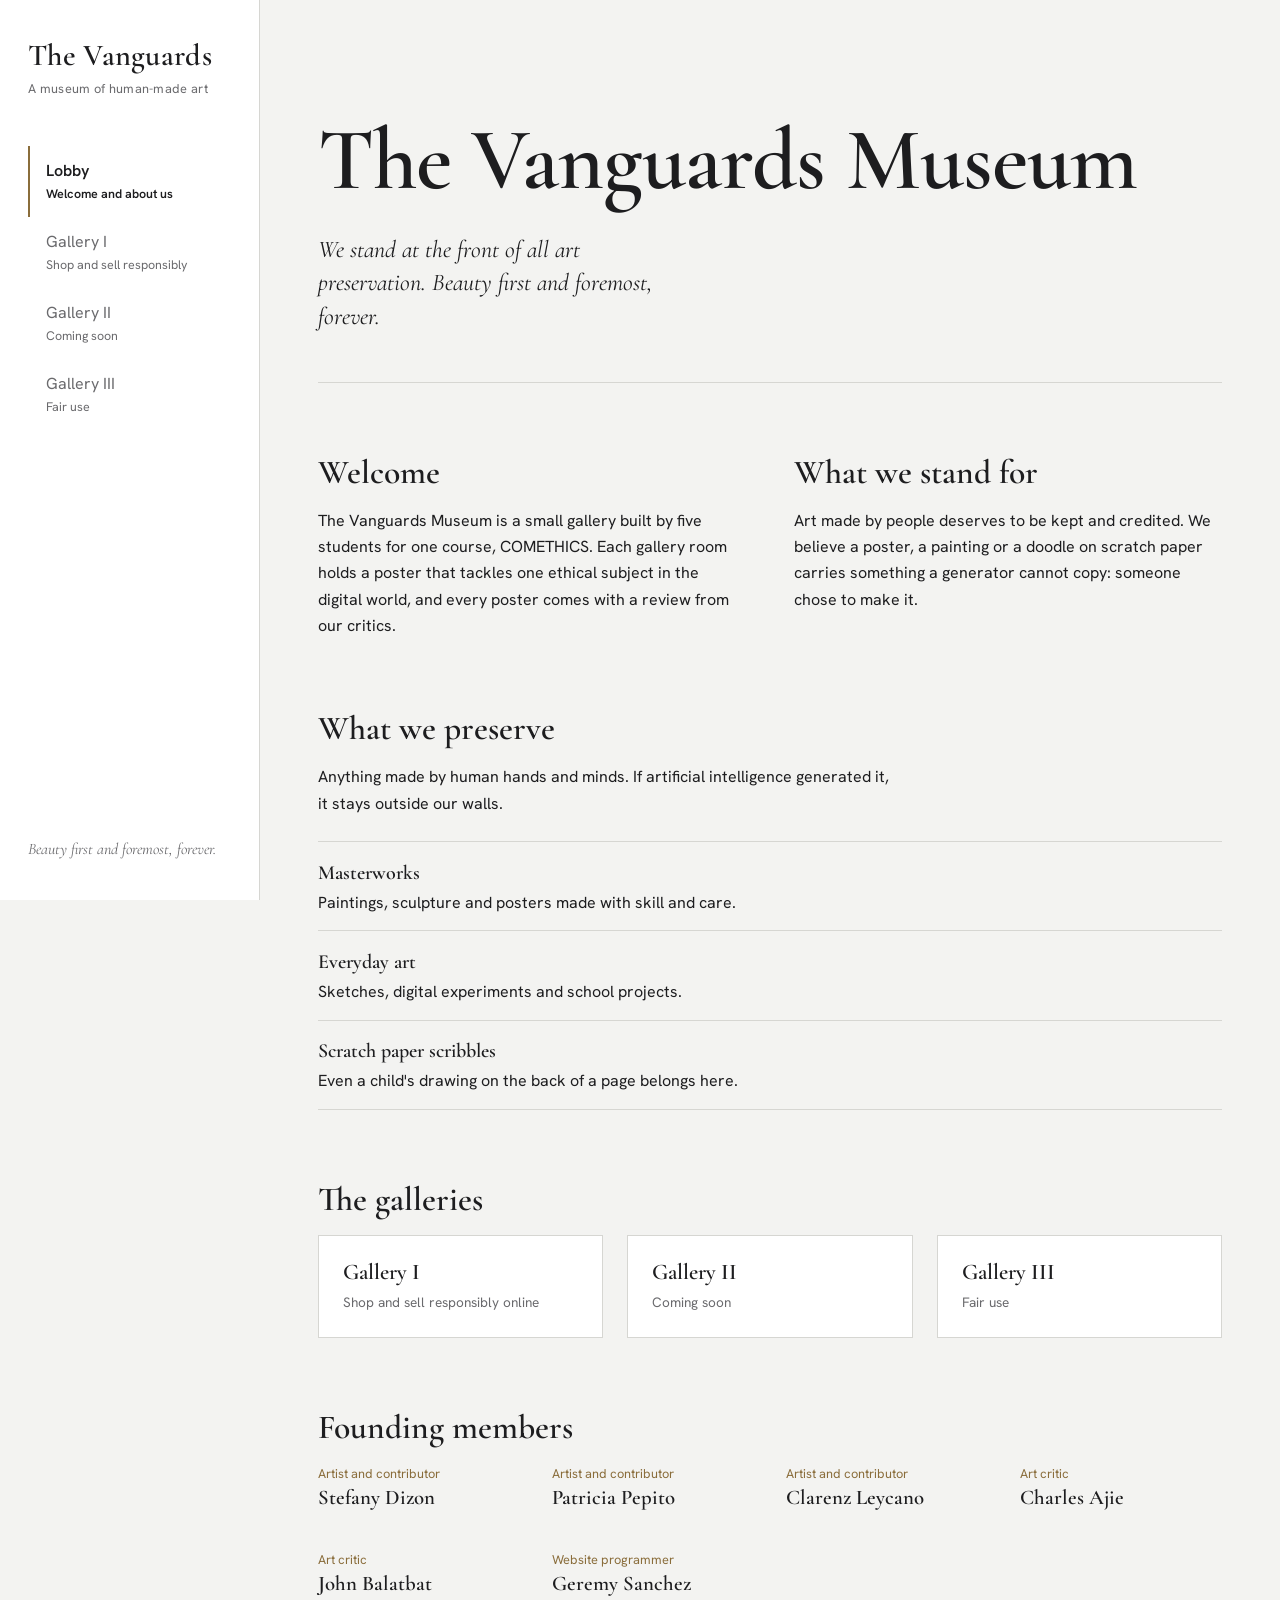
==== index.html @ 9e4303ab "Uploaded local files poster1 was made by Patricia Pepito poster2 was made by Stefany Dizon (not upl" ====
<!DOCTYPE html>
<html lang="en">
<head>
<meta charset="utf-8">
<meta name="viewport" content="width=device-width, initial-scale=1">
<title>Lobby | The Vanguards Museum</title>
<link rel="preconnect" href="https://fonts.googleapis.com">
<link rel="preconnect" href="https://fonts.gstatic.com" crossorigin>
<link href="https://fonts.googleapis.com/css2?family=Cormorant+Garamond:ital,wght@0,500;0,600;1,500&family=Hanken+Grotesk:wght@400;600&display=swap" rel="stylesheet">
<link rel="stylesheet" href="css/Styles.css">
</head>
<body class="lobby">
<aside class="sidebar">
  <a class="brand" href="index.html">The Vanguards<small>A museum of human-made art</small></a>
  <nav aria-label="Museum">
    <a href="index.html" aria-current="page">Lobby<span>Welcome and about us</span></a>
    <a href="artPoster1.html">Gallery I<span>Shop and sell responsibly</span></a>
    <a href="artPoster2.html">Gallery II<span>Coming soon</span></a>
    <a href="artPoster3.html">Gallery III<span>Fair use</span></a>
  </nav>
  <p class="side-note">Beauty first and foremost, forever.</p>
</aside>
<main>
<header class="hero">
  <h1>The Vanguards Museum</h1>
  <p class="lede">We stand at the front of all art preservation. Beauty first and foremost, forever.</p>
</header>

<section class="two-col" aria-labelledby="about">
  <div>
    <h2 id="about">Welcome</h2>
    <p>The Vanguards Museum is a small gallery built by five students for one course, COMETHICS. Each gallery room holds a poster that tackles one ethical subject in the digital world, and every poster comes with a review from our critics.</p>
  </div>
  <div>
    <h2>What we stand for</h2>
    <p>Art made by people deserves to be kept and credited. We believe a poster, a painting or a doodle on scratch paper carries something a generator cannot copy: someone chose to make it.</p>
  </div>
</section>

<section aria-labelledby="preserve">
  <h2 id="preserve">What we preserve</h2>
  <p>Anything made by human hands and minds. If artificial intelligence generated it, it stays outside our walls.</p>
  <ul class="preserve-list" style="margin-top:1.5rem">
    <li><strong>Masterworks</strong>Paintings, sculpture and posters made with skill and care.</li>
    <li><strong>Everyday art</strong>Sketches, digital experiments and school projects.</li>
    <li><strong>Scratch paper scribbles</strong>Even a child's drawing on the back of a page belongs here.</li>
  </ul>
</section>

<section aria-labelledby="rooms">
  <h2 id="rooms">The galleries</h2>
  <div class="room-links">
    <a href="artPoster1.html"><h3>Gallery I</h3><span>Shop and sell responsibly online</span></a>
    <a href="artPoster2.html"><h3>Gallery II</h3><span>Coming soon</span></a>
    <a href="artPoster3.html"><h3>Gallery III</h3><span>Fair use</span></a>
  </div>
</section>

<section aria-labelledby="founders">
  <h2 id="founders">Founding members</h2>
  <div class="members">
    <div class="member"><p class="role">Artist and contributor</p><h3>Stefany Dizon</h3></div>
    <div class="member"><p class="role">Artist and contributor</p><h3>Patricia Pepito</h3></div>
    <div class="member"><p class="role">Artist and contributor</p><h3>Clarenz Leycano</h3></div>
    <div class="member"><p class="role">Art critic</p><h3>Charles Ajie</h3></div>
    <div class="member"><p class="role">Art critic</p><h3>John Balatbat</h3></div>
    <div class="member"><p class="role">Website programmer</p><h3>Geremy Sanchez</h3></div>
  </div>
</section>
</main>
</body>
</html>
---- css/Styles.css ----
/* The Vanguards Museum - shared styles */
:root{
  --wall:#f3f3f1; --floor:#e8e8e5; --ink:#1d1d1f; --muted:#6a6a6d; --line:#d6d6d2;
  --accent:#8a6d3b; --side-w:260px;
  --serif:"Cormorant Garamond",Georgia,serif; --sans:"Hanken Grotesk",system-ui,sans-serif;
}
*{box-sizing:border-box;margin:0}
html{scroll-behavior:smooth}
body{font:400 1rem/1.65 var(--sans);color:var(--ink);background:var(--wall);padding-left:var(--side-w)}
a{color:inherit}
:focus-visible{outline:2px solid var(--accent);outline-offset:3px}

/* Sidebar */
.sidebar{position:fixed;inset:0 auto 0 0;width:var(--side-w);padding:2.5rem 1.75rem;display:flex;flex-direction:column;background:#fff;border-right:1px solid var(--line);z-index:5}
.brand{font:600 1.9rem/1.05 var(--serif);text-decoration:none;letter-spacing:.01em}
.brand small{display:block;margin-top:.5rem;font:400 .8rem/1.4 var(--sans);color:var(--muted)}
.sidebar nav{margin-top:3rem;display:flex;flex-direction:column}
.sidebar nav a{padding:.75rem 0 .75rem 1rem;border-left:2px solid transparent;text-decoration:none;color:var(--muted);transition:color .2s,border-color .2s}
.sidebar nav a span{display:block;font-size:.78rem}
.sidebar nav a:hover,.sidebar nav a[aria-current]{color:var(--ink);border-color:var(--accent)}
.sidebar nav a[aria-current]{font-weight:600}
.side-note{margin-top:auto;font:italic 1rem/1.4 var(--serif);color:var(--muted)}

/* Layout */
main{max-width:1000px;margin:0 auto;padding:4rem 3rem 5rem}
h1,h2,h3{font-family:var(--serif);font-weight:600;line-height:1.1}
h1{font-size:clamp(3rem,7vw,5.5rem);letter-spacing:-.01em}
h2{font-size:2.1rem;margin-bottom:1rem}
h3{font-size:1.4rem}
p{max-width:64ch}
section{margin-top:4.5rem}
.lede{font:italic 1.5rem/1.4 var(--serif);margin-top:1.5rem;max-width:34ch}

/* Lobby */
.hero{padding:3rem 0;border-bottom:1px solid var(--line)}
.two-col{display:grid;grid-template-columns:1fr 1fr;gap:3rem}
.preserve-list{list-style:none;padding:0;border-top:1px solid var(--line)}
.preserve-list li{padding:.9rem 0;border-bottom:1px solid var(--line)}
.preserve-list strong{font-family:var(--serif);font-size:1.25rem;font-weight:600;display:block}
.members{display:grid;grid-template-columns:repeat(auto-fit,minmax(200px,1fr));gap:2.5rem 2rem}
.member h3{font-size:1.3rem}
.member .role{font-size:.8rem;color:var(--accent);margin-bottom:.15rem}
.room-links{display:grid;grid-template-columns:repeat(3,1fr);gap:1.5rem}
.room-links a{display:block;padding:1.5rem;background:#fff;border:1px solid var(--line);text-decoration:none;transition:border-color .2s}
.room-links a:hover{border-color:var(--accent)}
.room-links span{display:block;color:var(--muted);font-size:.85rem;margin-top:.4rem}

/* Poster rooms */
.room-head p{color:var(--muted);margin-top:.75rem}
.hall{margin-top:3rem;padding:4rem 2rem 3rem;background:linear-gradient(#fafaf9 78%,var(--floor) 78%);text-align:center}
.frame{display:inline-block;max-width:min(100%,560px);padding:14px;background:#fff;border:1px solid #cfcfca;box-shadow:0 30px 40px -25px rgba(0,0,0,.45)}
.frame img{display:block;width:100%;height:auto}
.frame.empty{width:min(100%,460px);aspect-ratio:3/4;display:grid;place-items:center;color:var(--muted);font:italic 1.3rem var(--serif);border-style:dashed}
.plaque{max-width:440px;margin:2.5rem auto 0;text-align:left;padding:1.1rem 1.4rem;background:#fff;border:1px solid var(--line);font-size:.9rem}
.plaque h2{font-size:1.5rem;margin:0 0 .4rem}
.plaque dl{display:grid;grid-template-columns:auto 1fr;gap:.2rem 1rem;margin-top:.5rem}
.plaque dt{color:var(--muted)}
.plaque dd{margin:0}
.critics{display:grid;grid-template-columns:1fr 1fr;gap:2rem;margin-top:2rem}
.critique{background:#fff;border:1px solid var(--line);padding:1.75rem}
.critic{display:flex;gap:1rem;align-items:center;margin-bottom:1.25rem}
.avatar{flex:none;width:64px;height:64px;border-radius:50%;background:var(--floor);border:1px solid var(--line);display:grid;place-items:center;font:600 1.4rem var(--serif);overflow:hidden}
.avatar img{width:100%;height:100%;object-fit:cover}
.critic h3{font-size:1.25rem}
.critic p{font-size:.82rem;color:var(--muted);line-height:1.35}
.critique blockquote{font:italic 1.15rem/1.55 var(--serif)}
.pager{display:flex;justify-content:space-between;margin-top:4rem;padding-top:1.5rem;border-top:1px solid var(--line)}
.pager a{text-decoration:none;font-family:var(--serif);font-size:1.3rem}
.pager a:hover{color:var(--accent)}

/* Room themes */
.room-1{--accent:#d10a0a}
.room-1 .frame{border:3px solid #d10a0a;box-shadow:8px 8px 0 #000}
.room-1 .plaque{border:2px solid #000;box-shadow:4px 4px 0 #ff9d5c}
.room-1 .hall{background:linear-gradient(#fff 78%,#ffe3cc 78%)}
.room-3{--accent:#c9a45a;--wall:#15100a;--ink:#f1e6d0;--muted:#a99b82;--line:#3a2f20;--floor:#0c0906}
.room-3 .sidebar,.room-3 .plaque,.room-3 .critique{background:#1d160d}
.room-3 .hall{background:radial-gradient(ellipse at 50% 0,#4a3719 0,#15100a 70%)}
.room-3 .frame{background:#0c0906;border-color:var(--accent);box-shadow:0 0 70px -10px rgba(201,164,90,.5)}
.room-3 .avatar{background:#2a2014}
.room-3 h1{color:var(--accent)}

/* Small screens: sidebar becomes a top strip */
@media (max-width:860px){
  body{padding-left:0}
  .sidebar{position:static;width:auto;padding:1.25rem 1.25rem .5rem;border-right:0;border-bottom:1px solid var(--line)}
  .sidebar nav{margin-top:1rem;flex-direction:row;flex-wrap:wrap;gap:.25rem 1rem}
  .sidebar nav a{padding:.4rem 0;border-left:0;border-bottom:2px solid transparent}
  .sidebar nav a span,.side-note{display:none}
  main{padding:2.5rem 1.25rem 4rem}
  .two-col,.critics,.room-links{grid-template-columns:1fr}
}
@media (prefers-reduced-motion:reduce){*{transition:none!important;scroll-behavior:auto!important}}
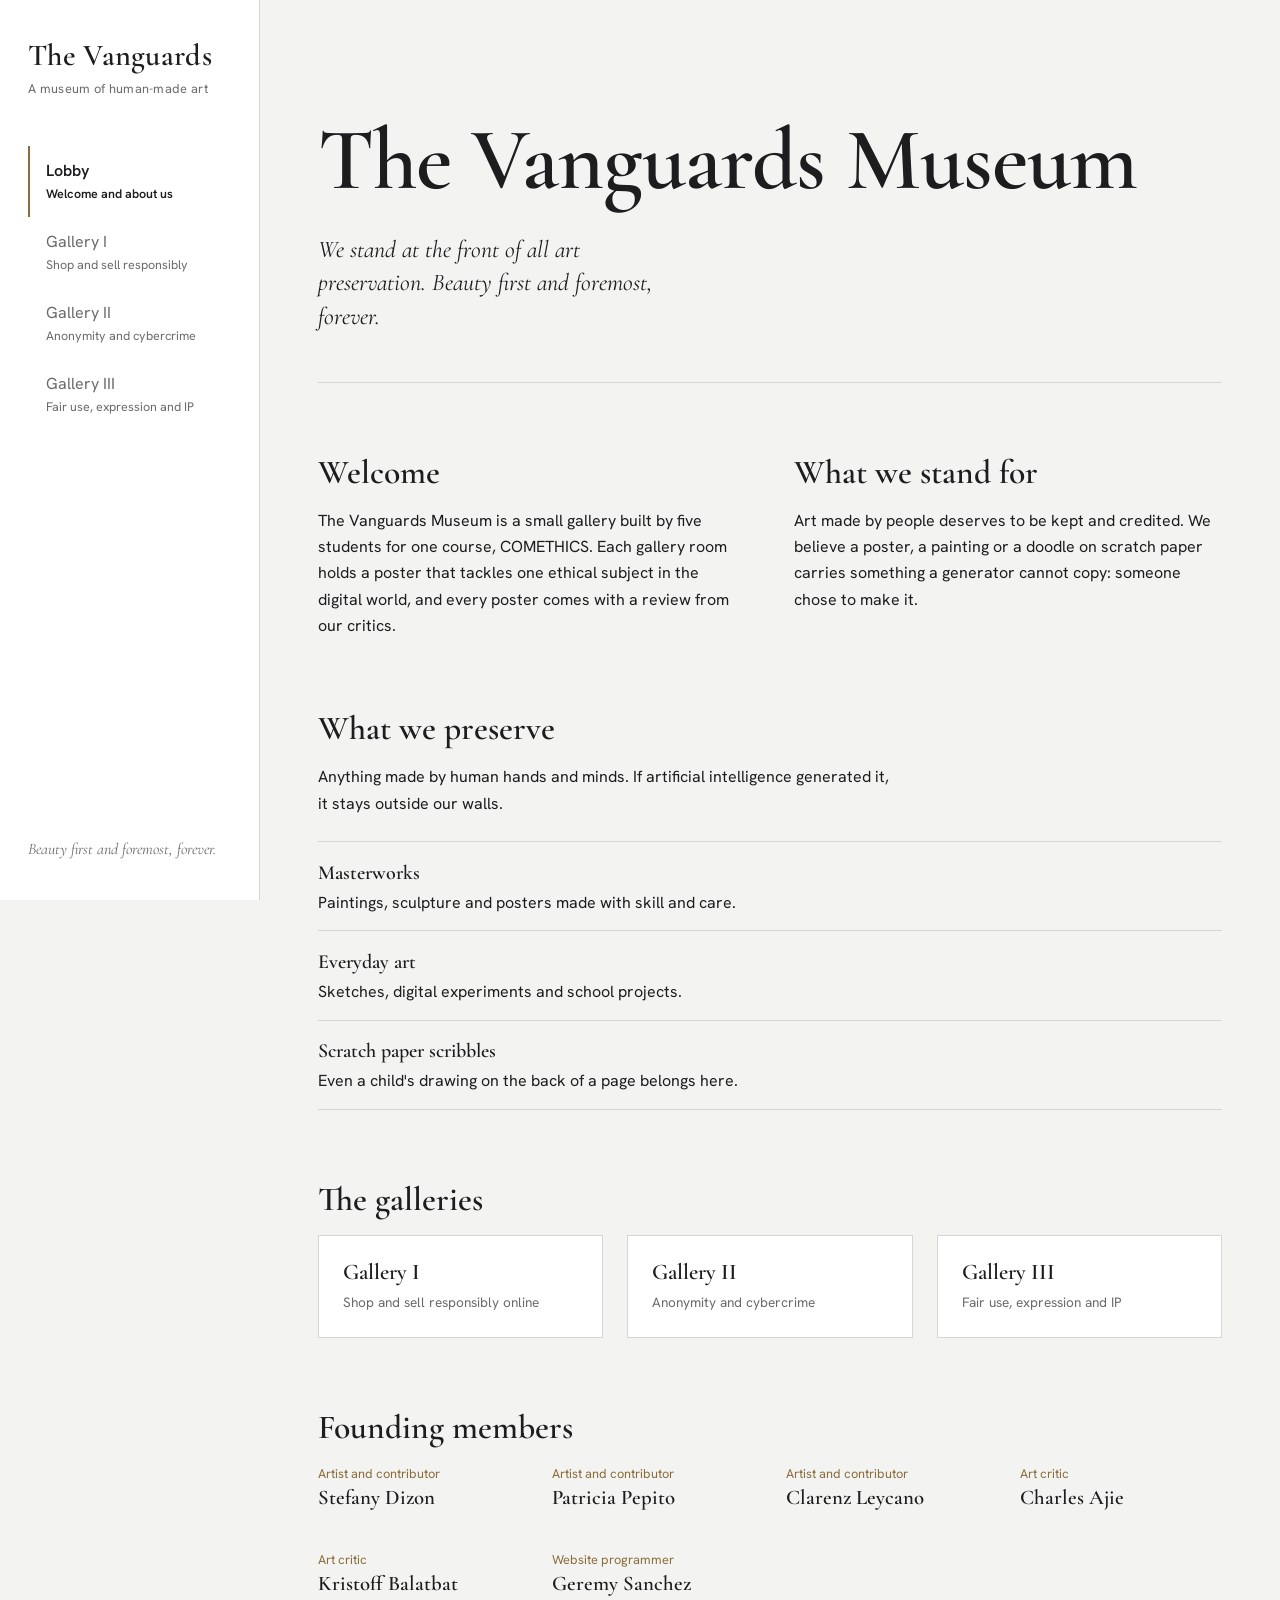
==== commit a5b5b779: "Updated files with locals" ====
--- a/index.html
+++ b/index.html
@@ -7,6 +7,7 @@
 <link rel="preconnect" href="https://fonts.googleapis.com">
 <link rel="preconnect" href="https://fonts.gstatic.com" crossorigin>
 <link href="https://fonts.googleapis.com/css2?family=Cormorant+Garamond:ital,wght@0,500;0,600;1,500&family=Hanken+Grotesk:wght@400;600&display=swap" rel="stylesheet">
+<link rel="icon" href="data:image/svg+xml,<svg xmlns=%22http://www.w3.org/2000/svg%22 viewBox=%220 0 100 100%22><text y=%22.9em%22 font-size=%2290%22>🗿</text></svg>">
 <link rel="stylesheet" href="css/Styles.css">
 </head>
 <body class="lobby">
@@ -15,8 +16,8 @@
   <nav aria-label="Museum">
     <a href="index.html" aria-current="page">Lobby<span>Welcome and about us</span></a>
     <a href="artPoster1.html">Gallery I<span>Shop and sell responsibly</span></a>
-    <a href="artPoster2.html">Gallery II<span>Coming soon</span></a>
-    <a href="artPoster3.html">Gallery III<span>Fair use</span></a>
+    <a href="artPoster2.html">Gallery II<span>Anonymity and cybercrime</span></a>
+    <a href="artPoster3.html">Gallery III<span>Fair use, expression and IP</span></a>
   </nav>
   <p class="side-note">Beauty first and foremost, forever.</p>
 </aside>
@@ -51,8 +52,8 @@
   <h2 id="rooms">The galleries</h2>
   <div class="room-links">
     <a href="artPoster1.html"><h3>Gallery I</h3><span>Shop and sell responsibly online</span></a>
-    <a href="artPoster2.html"><h3>Gallery II</h3><span>Coming soon</span></a>
-    <a href="artPoster3.html"><h3>Gallery III</h3><span>Fair use</span></a>
+    <a href="artPoster2.html"><h3>Gallery II</h3><span>Anonymity and cybercrime</span></a>
+    <a href="artPoster3.html"><h3>Gallery III</h3><span>Fair use, expression and IP</span></a>
   </div>
 </section>
 
@@ -63,7 +64,7 @@
     <div class="member"><p class="role">Artist and contributor</p><h3>Patricia Pepito</h3></div>
     <div class="member"><p class="role">Artist and contributor</p><h3>Clarenz Leycano</h3></div>
     <div class="member"><p class="role">Art critic</p><h3>Charles Ajie</h3></div>
-    <div class="member"><p class="role">Art critic</p><h3>John Balatbat</h3></div>
+    <div class="member"><p class="role">Art critic</p><h3>Kristoff Balatbat</h3></div>
     <div class="member"><p class="role">Website programmer</p><h3>Geremy Sanchez</h3></div>
   </div>
 </section>
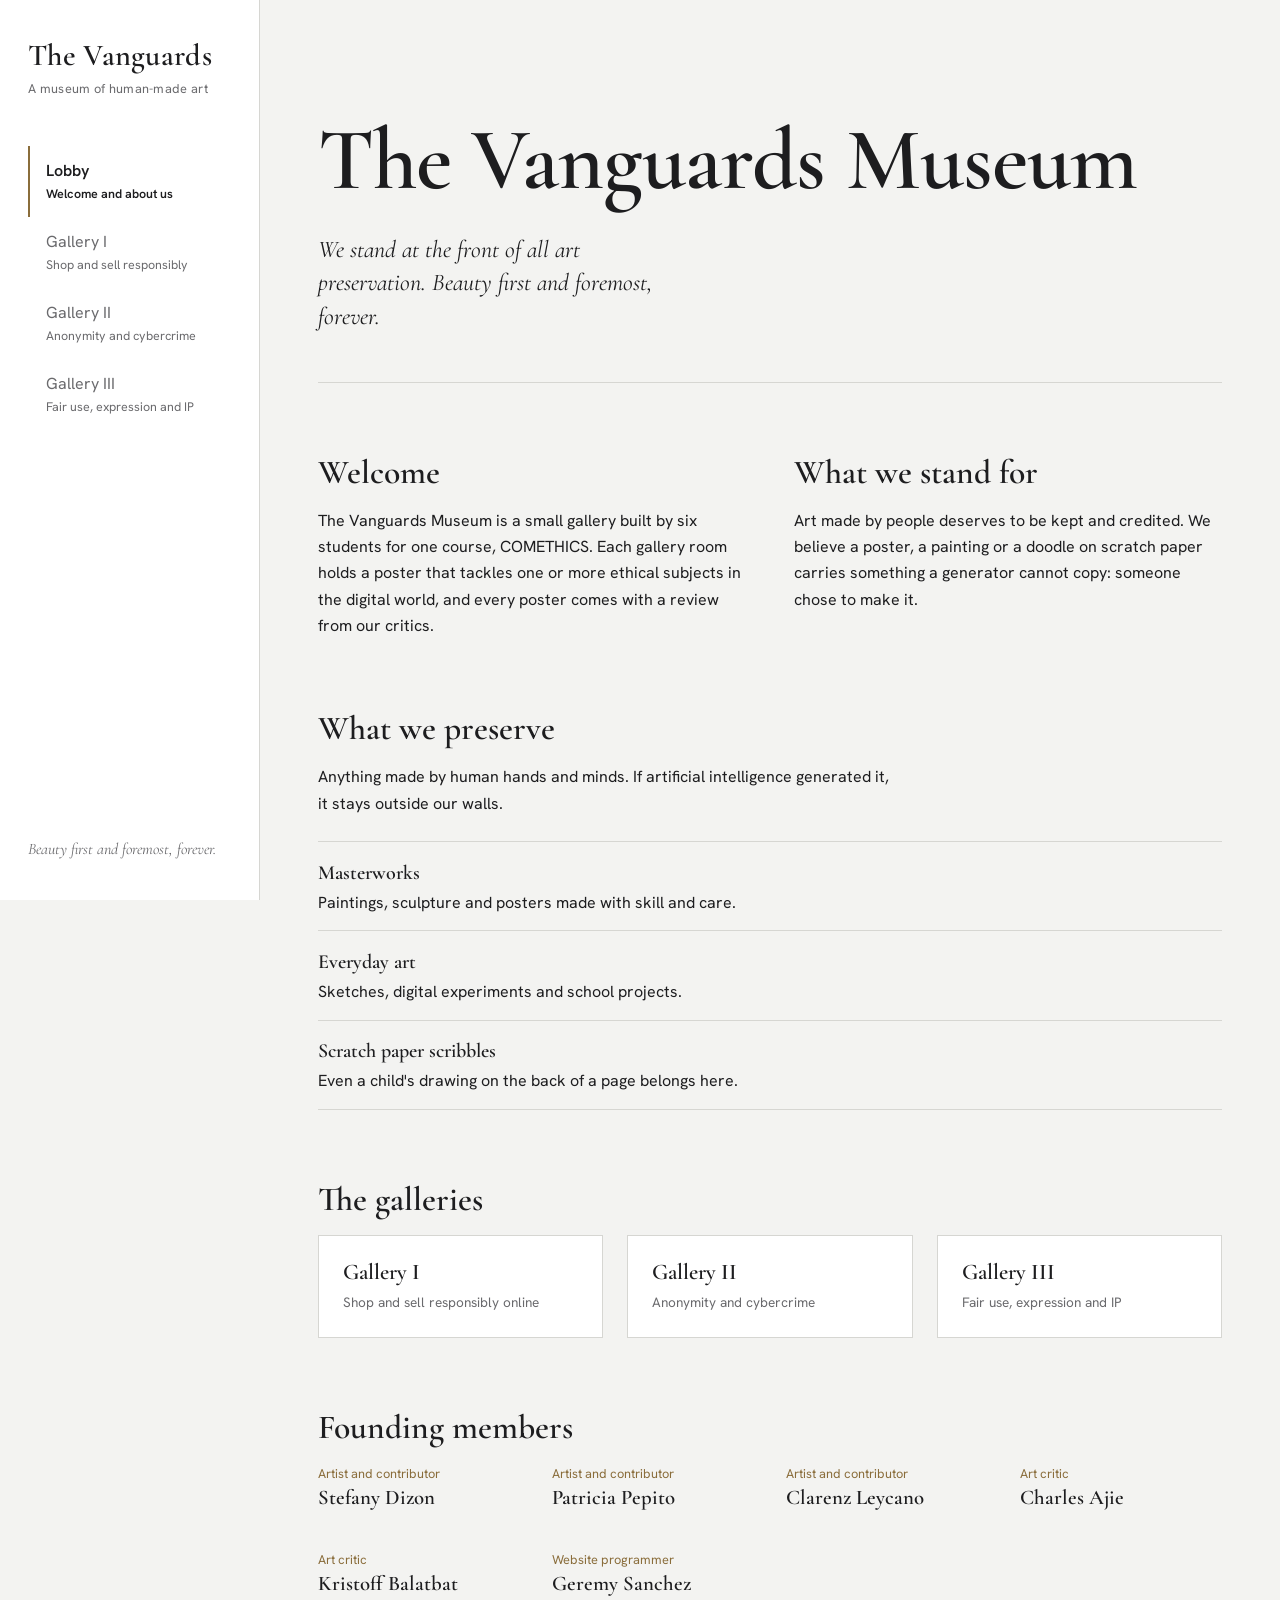
==== commit 80b947d5: "Uploaded local files (again)" ====
--- a/index.html
+++ b/index.html
@@ -30,7 +30,7 @@
 <section class="two-col" aria-labelledby="about">
   <div>
     <h2 id="about">Welcome</h2>
-    <p>The Vanguards Museum is a small gallery built by five students for one course, COMETHICS. Each gallery room holds a poster that tackles one ethical subject in the digital world, and every poster comes with a review from our critics.</p>
+    <p>The Vanguards Museum is a small gallery built by six students for one course, COMETHICS. Each gallery room holds a poster that tackles one or more ethical subjects in the digital world, and every poster comes with a review from our critics.</p>
   </div>
   <div>
     <h2>What we stand for</h2>
--- a/css/Styles.css
+++ b/css/Styles.css
@@ -1,3 +1,4 @@
+@import url("https://fonts.googleapis.com/css2?family=Silkscreen:wght@400;700&family=Bodoni+Moda:ital,wght@0,500;0,600;1,500&display=swap");
 /* The Vanguards Museum - shared styles */
 :root{
   --wall:#f3f3f1; --floor:#e8e8e5; --ink:#1d1d1f; --muted:#6a6a6d; --line:#d6d6d2;
@@ -91,3 +92,75 @@
   .two-col,.critics,.room-links{grid-template-columns:1fr}
 }
 @media (prefers-reduced-motion:reduce){*{transition:none!important;scroll-behavior:auto!important}}
+
+/* Showcase: poster on the left, written explanation on the right */
+main:has(.showcase){max-width:1240px}
+.showcase{display:grid;grid-template-columns:minmax(0,5fr) minmax(0,6fr);gap:2.5rem;align-items:start;margin-top:3rem}
+.showcase .hall{margin-top:0;padding:2.5rem 1.25rem 2rem;position:sticky;top:1.5rem}
+.essay{display:grid;gap:1rem}
+.essay-head p{color:var(--muted);font-size:.9rem}
+.essay-head h2{margin-bottom:.25rem}
+.essay-card{background:#fff;border:1px solid var(--line);border-left:3px solid var(--accent);padding:1.25rem 1.5rem}
+.essay-card h3{margin-bottom:.2rem}
+.essay-card .prompt{font:italic 1rem/1.4 var(--serif);color:var(--muted);margin-bottom:.6rem}
+.essay-card p:last-child{font-size:.95rem}
+.essay-card.position{border:1px solid var(--accent);border-left-width:3px;background:#fbfaf7}
+.room-2{--accent:#8f1019}
+.room-2 .frame{border-color:var(--accent);border-width:2px}
+.room-1 .essay-card{border-color:#000;border-left:5px solid #d10a0a;background:#fff4ea}
+.room-3 .essay-card,.room-3 .essay-card.position{background:#1d160d}
+@media (max-width:1100px){.showcase{grid-template-columns:1fr}.showcase .hall{position:static}}
+
+/* Single written-explanation card */
+.essay-card.single{border-left-width:3px;padding:1.75rem 2rem}
+.essay-card.single h2{font-size:2rem;margin-bottom:.2rem}
+.essay-card.single p{margin-bottom:1rem;max-width:none;font-size:.97rem}
+.essay-card.single p:last-child{margin-bottom:0}
+.essay-card.single .prompt{font-size:1rem;margin-bottom:1.25rem}
+
+/* Gallery I: pixel and paper-craft styling to echo the poster */
+.room-1 h1{font-family:"Silkscreen",monospace;font-weight:700;font-size:clamp(2rem,5vw,3.4rem);color:#d10a0a;text-shadow:3px 3px 0 #000;letter-spacing:.02em}
+.room-1 .sidebar{border-right:4px solid #d10a0a}
+.room-1 .hall{border:3px dashed #000;background:radial-gradient(rgba(255,157,92,.45) 1.5px,transparent 1.6px) 0 0/18px 18px,linear-gradient(#fff 78%,#ffe3cc 78%)}
+.room-1 .frame{position:relative;transform:rotate(-1deg)}
+.room-1 .frame::before{content:"";position:absolute;top:-16px;left:50%;width:110px;height:30px;margin-left:-55px;background:rgba(255,157,92,.85);transform:rotate(-3deg);box-shadow:0 1px 3px rgba(0,0,0,.25)}
+.room-1 .plaque{transform:rotate(.8deg)}
+.room-1 .essay-card.single{border:2px solid #000;border-left:6px solid #d10a0a;box-shadow:5px 5px 0 #ff9d5c}
+
+/* Gallery II: crimson, binary code and a gallery spotlight */
+.room-2 h1{font-family:"Bodoni Moda",var(--serif);font-weight:500;color:var(--accent);letter-spacing:.03em}
+.room-2 .room-head::after{content:"";display:block;width:90px;height:2px;margin-top:1.25rem;background:var(--accent)}
+.room-2 .sidebar{border-right:1px solid var(--accent)}
+.room-2 .hall{background:url("data:image/svg+xml,%3Csvg xmlns='http://www.w3.org/2000/svg' width='150' height='90'%3E%3Cg font-family='monospace' font-size='12' fill='%238f1019' fill-opacity='.11'%3E%3Ctext x='0' y='14'%3E0 1 1 0 1 0 0 1 1 0%3C/text%3E%3Ctext x='0' y='44'%3E1 0 0 1 0 1 1 0 0 1%3C/text%3E%3Ctext x='0' y='74'%3E0 1 0 1 1 0 1 0 1 1%3C/text%3E%3C/g%3E%3C/svg%3E"),radial-gradient(ellipse at 50% 0,#fff 0,#eeeeec 80%)}
+.room-2 .frame{box-shadow:0 0 0 6px #fff,0 0 0 7px var(--accent),0 35px 45px -25px rgba(0,0,0,.5);margin:7px}
+.room-2 .plaque{border-top:3px solid var(--accent)}
+.room-2 .essay-card.single{border-top:3px solid var(--accent);border-left:1px solid var(--line)}
+.room-2 .essay-card.single h2{font-family:"Bodoni Moda",var(--serif);font-weight:500;font-size:1.7rem}
+
+/* ===== Gallery I v2: the artist's palette (charcoal, red, peach paper, yellow) ===== */
+.room-1{--wall:#161616;--ink:#fff;--muted:#c9bfb3;--line:#3a3a3a;--floor:#0f0f0f;--accent:#ff1a1a;--peach:#ffb070;--yellow:#f2b632}
+.room-1 .sidebar{background:#1f1f1f;border-right:4px solid #ff1a1a}
+.room-1 .sidebar nav a:hover,.room-1 .sidebar nav a[aria-current]{border-color:var(--yellow)}
+.room-1 h1{color:#fff;text-shadow:3px 3px 0 #ff1a1a}
+.room-1 .tagline{font:400 .95rem/1.4 "Silkscreen",monospace;color:var(--peach);margin-top:1rem;max-width:none}
+.room-1 .room-head::after{content:"";display:block;margin-top:1.25rem;border-top:4px dashed #ff1a1a}
+.room-1 .room-head p:not(.tagline){color:var(--muted)}
+.room-1 .hall{background:radial-gradient(rgba(255,176,112,.22) 1.5px,transparent 1.6px) 0 0/18px 18px,#1c1c1c;border:3px dashed #ff1a1a}
+.room-1 .frame{background:#fff;border:3px solid #ff1a1a;box-shadow:8px 8px 0 #ff1a1a}
+.room-1 .frame::before{background:rgba(255,176,112,.9)}
+.room-1 .plaque{background:var(--peach);color:#161616;border:2px solid #161616;box-shadow:5px 5px 0 #ff1a1a}
+.room-1 .plaque dt{color:#6b3410}
+.room-1 .essay-card.single{position:relative;background:var(--peach);color:#161616;border:2px solid #161616;border-left:6px solid #ff1a1a;box-shadow:6px 6px 0 var(--yellow)}
+.room-1 .essay-card.single::after{content:"";position:absolute;top:14px;right:18px;width:18px;height:18px;border-radius:50%;background:radial-gradient(circle at 35% 30%,#ff8c8c,#d10000 60%,#7a0000);box-shadow:2px 3px 3px rgba(0,0,0,.35)}
+.room-1 .essay-card.single .prompt{color:#6b3410}
+.room-1 .critique{background:#232323;border-color:#3a3a3a;border-top:3px solid #ff1a1a}
+.room-1 .avatar{background:#2d2d2d;color:var(--peach)}
+.room-1 .pager a:hover{color:var(--yellow)}
+
+/* ===== Gallery II v2: poster white fading into off-white ===== */
+.room-2{--wall:#ebe7e0;--floor:#e4dfd6}
+body.room-2{background:linear-gradient(#fff 0,#fff 420px,#ebe7e0 1300px) no-repeat,#ebe7e0}
+.room-2 .tagline{font:400 .8rem/1.8 var(--sans);letter-spacing:.3em;text-transform:uppercase;color:var(--accent);margin-top:1.25rem;max-width:42ch}
+.room-2 .hall{background:url("data:image/svg+xml,%3Csvg xmlns='http://www.w3.org/2000/svg' width='150' height='90'%3E%3Cg font-family='monospace' font-size='12' fill='%238f1019' fill-opacity='.09'%3E%3Ctext x='0' y='14'%3E0 1 1 0 1 0 0 1 1 0%3C/text%3E%3Ctext x='0' y='44'%3E1 0 0 1 0 1 1 0 0 1%3C/text%3E%3Ctext x='0' y='74'%3E0 1 0 1 1 0 1 0 1 1%3C/text%3E%3C/g%3E%3C/svg%3E"),linear-gradient(#fff 0,#f6f4f0 55%,#ebe7e0 100%)}
+.room-2 .plaque,.room-2 .critique,.room-2 .essay-card.single{background:#fcfbf9}
+.room-2 .sidebar{background:linear-gradient(#fff,#f7f5f1)}
